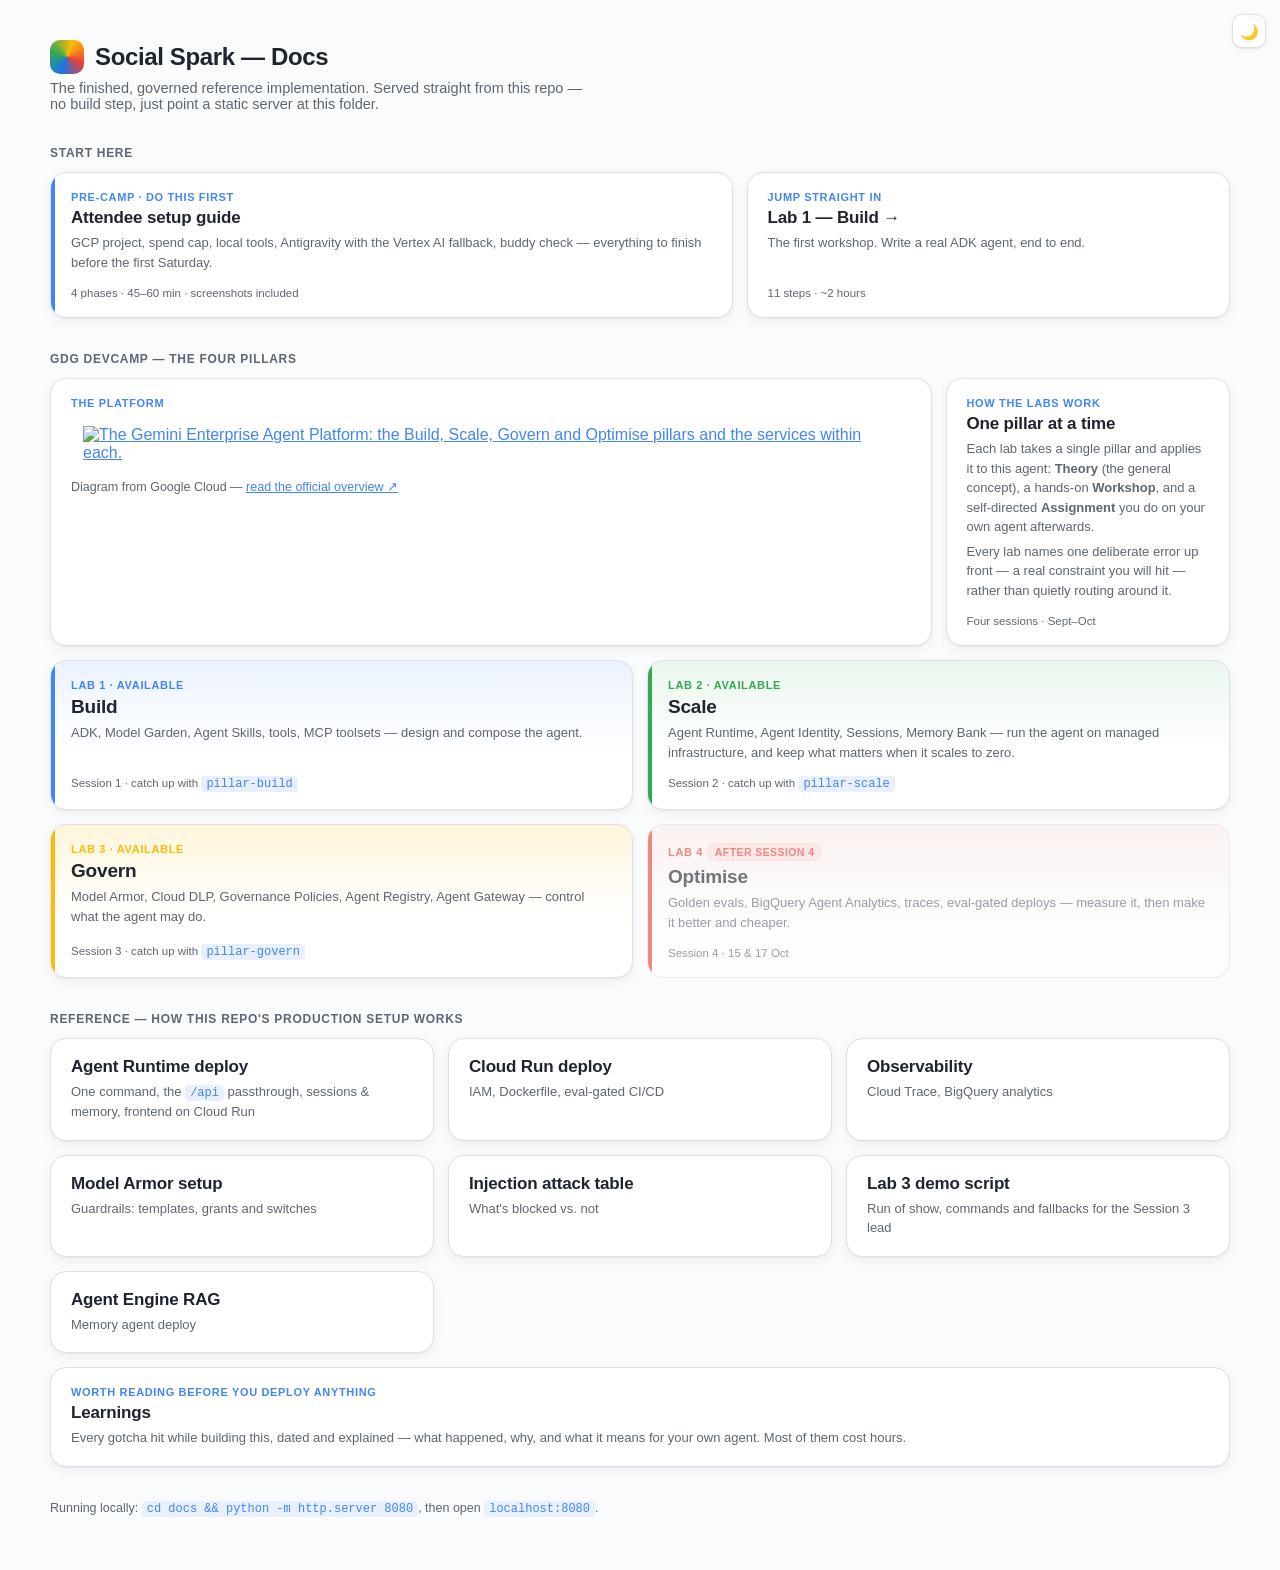
==== docs/index.html @ e8a1f5d3 "Govern: PII boundary, gateway route, inline Model Armor that works deployed, Lab 3 rewrite Guardrail" ====
<!DOCTYPE html>
<html lang="en">
<head>
<meta charset="utf-8">
<meta name="viewport" content="width=device-width, initial-scale=1">
<title>Social Spark — Docs</title>
<style>
  :root {
    --bg: #fafbfc; --panel: #fff; --border: #dde1e6; --text: #1f2430;
    --muted: #5f6672; --accent: #4285F4; --accent-soft: #e8f0fe;
    --shadow: 0 1px 2px rgba(16,24,40,.04), 0 4px 12px rgba(16,24,40,.05);
    --shadow-lift: 0 2px 4px rgba(16,24,40,.06), 0 12px 28px rgba(16,24,40,.10);

    /* One hue per pillar, so a lab is recognisable before you read its name.
       Google's own four-colour palette, in pillar order. */
    --build: #4285F4;    --build-soft: rgba(66,133,244,.10);
    --scale: #34A853;    --scale-soft: rgba(52,168,83,.10);
    --govern: #FBBC05;   --govern-soft: rgba(251,188,5,.14);
    --optimise: #EA4335; --optimise-soft: rgba(234,67,53,.10);
  }
  /* Dark by default when the OS says so, unless the reader has forced light;
     and available explicitly via [data-theme], which the toggle sets. The
     values live in one place so the two rules can never drift apart. */
  @media (prefers-color-scheme: dark) {
    :root:not([data-theme="light"]) {
      --bg:#14171c; --panel:#1a1e24; --border:#2a2f37; --text:#e7e9ec;
      --muted:#a7adb6; --accent:#8ab4f8; --accent-soft:rgba(138,180,248,.14);
      --shadow: 0 1px 2px rgba(0,0,0,.30), 0 4px 14px rgba(0,0,0,.28);
      --shadow-lift: 0 2px 6px rgba(0,0,0,.38), 0 14px 32px rgba(0,0,0,.40);
      --build:#8ab4f8;    --build-soft: rgba(138,180,248,.14);
      --scale:#81c995;    --scale-soft: rgba(129,201,149,.14);
      --govern:#fdd663;   --govern-soft: rgba(253,214,99,.14);
      --optimise:#f28b82; --optimise-soft: rgba(242,139,130,.14);
    }
  }
  :root[data-theme="dark"] {
      --bg:#14171c; --panel:#1a1e24; --border:#2a2f37; --text:#e7e9ec;
      --muted:#a7adb6; --accent:#8ab4f8; --accent-soft:rgba(138,180,248,.14);
      --shadow: 0 1px 2px rgba(0,0,0,.30), 0 4px 14px rgba(0,0,0,.28);
      --shadow-lift: 0 2px 6px rgba(0,0,0,.38), 0 14px 32px rgba(0,0,0,.40);
      --build:#8ab4f8;    --build-soft: rgba(138,180,248,.14);
      --scale:#81c995;    --scale-soft: rgba(129,201,149,.14);
      --govern:#fdd663;   --govern-soft: rgba(253,214,99,.14);
      --optimise:#f28b82; --optimise-soft: rgba(242,139,130,.14);
  }
  * { box-sizing: border-box; }
  body {
    margin: 0; min-height: 100vh; background: var(--bg); color: var(--text);
    font-family: -apple-system, "Segoe UI", Roboto, Helvetica, Arial, sans-serif;
    padding: 40px 28px 56px;
  }
  main { width: 100%; max-width: 1180px; margin: 0 auto; }

  .brand { display: flex; align-items: center; gap: 11px; margin-bottom: 6px; }
  .mark { width: 34px; height: 34px; border-radius: 10px; background: conic-gradient(from 200deg,#1a73e8,#34a853,#fbbc04,#ea4335,#1a73e8); }
  h1 { font-size: 24px; margin: 0; letter-spacing: -0.015em; }
  p.sub { color: var(--muted); margin: 0 0 26px; font-size: 14.5px; max-width: 68ch; }
  h2.section { font-size: 12px; text-transform: uppercase; letter-spacing: .06em; color: var(--muted); margin: 34px 0 12px; font-weight: 700; }

  /* ---------- bento ---------- */
  /* A 12-column bed. Tiles claim different spans, so the eye lands on the
     important things first instead of reading a list top to bottom. */
  .bento { display: grid; grid-template-columns: repeat(12, 1fr); gap: 14px; }
  .tile {
    grid-column: span 3;
    display: flex; flex-direction: column; gap: 5px;
    padding: 18px 20px; border: 1px solid var(--border); border-radius: 16px;
    background: var(--panel); text-decoration: none; color: var(--text);
    box-shadow: var(--shadow);
    transition: transform .16s ease, box-shadow .16s ease, border-color .16s ease;
    position: relative; overflow: hidden;
  }
  a.tile:hover { transform: translateY(-2px); box-shadow: var(--shadow-lift); border-color: var(--tint, var(--accent)); }
  a.tile:focus-visible { outline: 2px solid var(--tint, var(--accent)); outline-offset: 2px; }
  .tile .kicker { font-size: 11px; font-weight: 700; letter-spacing: .06em; text-transform: uppercase; color: var(--tint, var(--accent)); }
  .tile .title { font-size: 17px; font-weight: 650; letter-spacing: -0.01em; }
  .tile .desc { font-size: 13px; color: var(--muted); line-height: 1.5; }
  .tile .meta { font-size: 11.5px; color: var(--muted); margin-top: auto; padding-top: 10px; }

  .span-4 { grid-column: span 4; }
  .span-5 { grid-column: span 5; }
  .span-6 { grid-column: span 6; }
  .span-7 { grid-column: span 7; }
  .span-8 { grid-column: span 8; }
  .span-9 { grid-column: span 9; }
  .span-12 { grid-column: span 12; }

  /* A pillar tile wears its colour: tinted wash, and a bar down the edge. */
  .pillar { background: linear-gradient(180deg, var(--tint-soft) 0%, transparent 62%), var(--panel); }
  .pillar::before { content: ""; position: absolute; inset: 0 auto 0 0; width: 4px; background: var(--tint); }
  .pillar .title { font-size: 19px; }
  .p-build    { --tint: var(--build);    --tint-soft: var(--build-soft); }
  .p-scale    { --tint: var(--scale);    --tint-soft: var(--scale-soft); }
  .p-govern   { --tint: var(--govern);   --tint-soft: var(--govern-soft); }
  .p-optimise { --tint: var(--optimise); --tint-soft: var(--optimise-soft); }

  .locked { opacity: .62; cursor: default; box-shadow: none; }
  .locked:hover { transform: none; box-shadow: none; border-color: var(--border); }
  .badge {
    display: inline-block; font-size: 10.5px; font-weight: 700; letter-spacing: .04em;
    text-transform: uppercase; padding: 2px 7px; border-radius: 999px;
    background: var(--tint-soft); color: var(--tint); border: 1px solid var(--tint-soft);
  }

  /* The platform diagram, as its own wide tile. */
  .diagram-tile { padding: 18px 20px 16px; }
  .diagram-tile img {
    width: 100%; height: auto; object-fit: contain;
    display: block; border-radius: 10px; padding: 12px;
  }
  .diagram-tile a.zoom { display: block; }
  /* Google publishes light and dark artwork. Mirror the palette's three states
     exactly, so the diagram can never end up light-on-light or dark-on-dark. */
  .diagram-tile .art-dark { display: none; }
  @media (prefers-color-scheme: dark) {
    :root:not([data-theme="light"]) .diagram-tile .art-light { display: none; }
    :root:not([data-theme="light"]) .diagram-tile .art-dark { display: block; }
  }
  :root[data-theme="dark"] .diagram-tile .art-light { display: none; }
  :root[data-theme="dark"] .diagram-tile .art-dark { display: block; }
  .diagram-tile .cap { font-size: 12.5px; color: var(--muted); }
  .diagram-tile a { color: var(--accent); }

  .start-here { --tint: var(--accent); --tint-soft: var(--accent-soft); }
  .start-here::before { content: ""; position: absolute; inset: 0 auto 0 0; width: 4px; background: var(--accent); }

  footer { margin-top: 34px; font-size: 12.5px; color: var(--muted); }
  code { background: var(--accent-soft); color: var(--accent); padding: 1px 5px; border-radius: 4px; font-size: 12px; }

  @media (max-width: 1000px) {
    .tile, .span-4, .span-5, .span-6, .span-7, .span-8 { grid-column: span 6; }
    .span-12, .diagram-tile { grid-column: span 12; }
  }
  @media (max-width: 620px) {
    body { padding: 28px 16px 40px; }
    .tile, .span-4, .span-5, .span-6, .span-7, .span-8, .span-12 { grid-column: span 12; }
  }

  /* ---------- theme toggle ---------- */
  .theme-toggle {
    position: fixed; top: 14px; right: 14px; z-index: 999;
    width: 34px; height: 34px; padding: 0; border-radius: 10px;
    display: grid; place-items: center; cursor: pointer;
    background: var(--panel, var(--bg-panel, #fff));
    border: 1px solid var(--border); color: var(--muted, var(--text-muted, #666));
    font-size: 15px; line-height: 1;
    box-shadow: 0 1px 3px rgba(0,0,0,.10);
  }
  .theme-toggle:hover { color: var(--accent); border-color: var(--accent); }
  .theme-toggle:focus-visible { outline: 2px solid var(--accent); outline-offset: 2px; }
  @media print { .theme-toggle { display: none; } }
  /* yellow is too light to read as text on its own tint */
  .p-govern .badge { color: var(--text); }
</style>
<script>
  // Runs before the stylesheet paints: reading localStorage here avoids the
  // flash of the OS theme before the reader's own choice is applied.
  try {
    var t = localStorage.getItem("social-spark-theme");
    if (t === "light" || t === "dark") document.documentElement.dataset.theme = t;
  } catch (e) { /* private mode — fall back to the OS preference */ }
</script>
</head>
<body>
<button class="theme-toggle" id="themeToggle" type="button" aria-label="Switch between light and dark" title="Switch theme">🌗</button>

<main>
  <div class="brand"><div class="mark"></div><h1>Social Spark — Docs</h1></div>
  <p class="sub">The finished, governed reference implementation. Served straight from this repo — no build step, just point a static server at this folder.</p>

  <h2 class="section">Start here</h2>
  <div class="bento">
    <a class="tile span-7 start-here" href="setup-guide.html">
      <div class="kicker">Pre-camp · do this first</div>
      <div class="title">Attendee setup guide</div>
      <div class="desc">GCP project, spend cap, local tools, Antigravity with the Vertex AI fallback, buddy check — everything to finish before the first Saturday.</div>
      <div class="meta">4 phases · 45–60 min · screenshots included</div>
    </a>
    <a class="tile span-5" href="lab-1-build.html">
      <div class="kicker">Jump straight in</div>
      <div class="title">Lab 1 — Build →</div>
      <div class="desc">The first workshop. Write a real ADK agent, end to end.</div>
      <div class="meta">11 steps · ~2 hours</div>
    </a>
  </div>

  <h2 class="section">GDG DevCamp — the four pillars</h2>
  <div class="bento">
    <div class="tile span-9 diagram-tile">
      <div class="kicker">The platform</div>
      <a class="zoom" href="https://docs.cloud.google.com/gemini-enterprise-agent-platform/overview" target="_blank" rel="noopener"
         title="Open the official overview on Google Cloud">
        <img class="art-light"
             src="https://storage.googleapis.com/gweb-cloudblog-publish/images/1_0_gemini_enterprise_agent_platform.max-2200x2200.jpg"
             alt="The Gemini Enterprise Agent Platform: the Build, Scale, Govern and Optimise pillars and the services within each.">
        <img class="art-dark"
             src="https://storage.googleapis.com/gweb-cloudblog-publish/images/1_gemini_enterprise_agent_platform_7Yj4NjK.max-2200x2200.jpg"
             alt="">
      </a>
      <div class="cap">Diagram from Google Cloud — <a href="https://docs.cloud.google.com/gemini-enterprise-agent-platform/overview" target="_blank" rel="noopener">read the official overview ↗</a></div>
    </div>
    <div class="tile span-3">
      <div class="kicker">How the labs work</div>
      <div class="title">One pillar at a time</div>
      <div class="desc">Each lab takes a single pillar and applies it to this agent: <strong>Theory</strong> (the general concept), a hands-on <strong>Workshop</strong>, and a self-directed <strong>Assignment</strong> you do on your own agent afterwards.</div>
      <div class="desc">Every lab names one deliberate error up front — a real constraint you will hit — rather than quietly routing around it.</div>
      <div class="meta">Four sessions · Sept–Oct</div>
    </div>

    <a class="tile span-6 pillar p-build" href="lab-1-build.html">
      <div class="kicker">Lab 1 · available</div>
      <div class="title">Build</div>
      <div class="desc">ADK, Model Garden, Agent Skills, tools, MCP toolsets — design and compose the agent.</div>
      <div class="meta">Session 1 · catch up with <code>pillar-build</code></div>
    </a>
    <a class="tile span-6 pillar p-scale" href="lab-2-scale.html">
      <div class="kicker">Lab 2 · available</div>
      <div class="title">Scale</div>
      <div class="desc">Agent Runtime, Agent Identity, Sessions, Memory Bank — run the agent on managed infrastructure, and keep what matters when it scales to zero.</div>
      <div class="meta">Session 2 · catch up with <code>pillar-scale</code></div>
    </a>
    <a class="tile span-6 pillar p-govern" href="lab-3-govern.html">
      <div class="kicker">Lab 3 · available</div>
      <div class="title">Govern</div>
      <div class="desc">Model Armor, Cloud DLP, Governance Policies, Agent Registry, Agent Gateway — control what the agent may do.</div>
      <div class="meta">Session 3 · catch up with <code>pillar-govern</code></div>
    </a>
    <div class="tile span-6 pillar p-optimise locked">
      <div class="kicker">Lab 4 <span class="badge">after Session 4</span></div>
      <div class="title">Optimise</div>
      <div class="desc">Golden evals, BigQuery Agent Analytics, traces, eval-gated deploys — measure it, then make it better and cheaper.</div>
      <div class="meta">Session 4 · 15 &amp; 17 Oct</div>
    </div>
  </div>

  <h2 class="section">Reference — how this repo's production setup works</h2>
  <div class="bento">
    <a class="tile span-4" href="doc-viewer.html?src=agent-runtime-deploy.md">
      <div class="title">Agent Runtime deploy</div>
      <div class="desc">One command, the <code>/api</code> passthrough, sessions &amp; memory, frontend on Cloud Run</div>
    </a>
    <a class="tile span-4" href="doc-viewer.html?src=cloud-run-deploy.md">
      <div class="title">Cloud Run deploy</div>
      <div class="desc">IAM, Dockerfile, eval-gated CI/CD</div>
    </a>
    <a class="tile span-4" href="doc-viewer.html?src=observability.md">
      <div class="title">Observability</div>
      <div class="desc">Cloud Trace, BigQuery analytics</div>
    </a>
    <a class="tile span-4" href="doc-viewer.html?src=model-armor-setup.md">
      <div class="title">Model Armor setup</div>
      <div class="desc">Guardrails: templates, grants and switches</div>
    </a>
    <a class="tile span-4" href="doc-viewer.html?src=injection-attack-table.md">
      <div class="title">Injection attack table</div>
      <div class="desc">What's blocked vs. not</div>
    </a>
    <a class="tile span-4" href="doc-viewer.html?src=lab-3-demo-script.md">
      <div class="title">Lab 3 demo script</div>
      <div class="desc">Run of show, commands and fallbacks for the Session 3 lead</div>
    </a>
    <a class="tile span-4" href="doc-viewer.html?src=agent-engine-rag-setup.md">
      <div class="title">Agent Engine RAG</div>
      <div class="desc">Memory agent deploy</div>
    </a>
    <a class="tile span-12" href="doc-viewer.html?src=LEARNINGS.md">
      <div class="kicker">Worth reading before you deploy anything</div>
      <div class="title">Learnings</div>
      <div class="desc">Every gotcha hit while building this, dated and explained — what happened, why, and what it means for your own agent. Most of them cost hours.</div>
    </a>
  </div>

  <footer>Running locally: <code>cd docs &amp;&amp; python -m http.server 8080</code>, then open <code>localhost:8080</code>.</footer>
</main>
<script>
  // Three states, not two: no stored value means "follow the OS", which is the
  // default until the reader expresses a preference. The toggle then pins the
  // opposite of whatever is currently showing.
  (function () {
    var KEY = "social-spark-theme";
    var root = document.documentElement;
    var btn = document.getElementById("themeToggle");
    function showing() {
      return root.dataset.theme
        || (matchMedia("(prefers-color-scheme: dark)").matches ? "dark" : "light");
    }
    function paint() {
      var s = showing();
      btn.textContent = s === "dark" ? "☀️" : "🌙";
      btn.title = s === "dark" ? "Switch to light" : "Switch to dark";
    }
    btn.addEventListener("click", function () {
      var next = showing() === "dark" ? "light" : "dark";
      root.dataset.theme = next;
      try { localStorage.setItem(KEY, next); } catch (e) { /* not fatal */ }
      paint();
    });
    // Track the OS while the reader is still following it.
    matchMedia("(prefers-color-scheme: dark)").addEventListener("change", function () {
      if (!root.dataset.theme) paint();
    });
    paint();
  })();
</script>
</body>
</html>
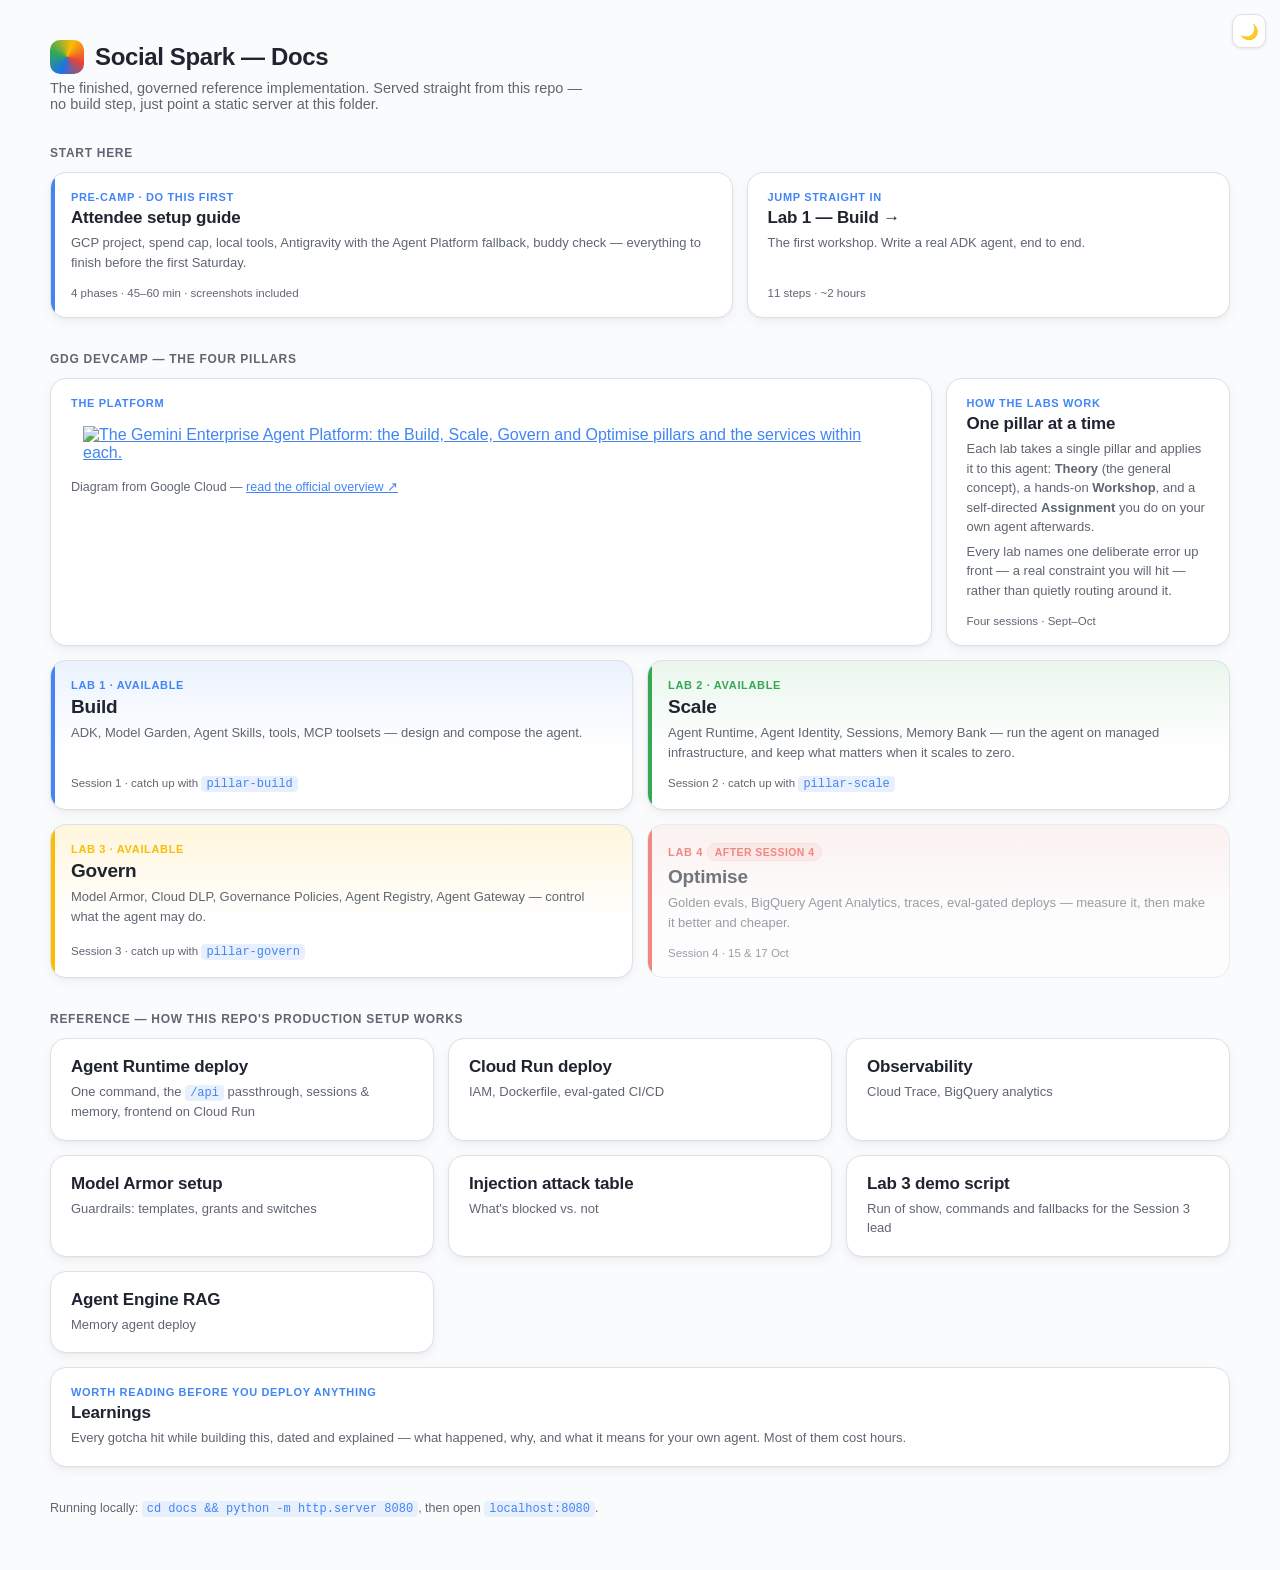
==== commit 2db87fd8: "Docs polish (wider main column, copy icons, Agent Platform wording, agents-cli deploy, attendee READ" ====
--- a/docs/index.html
+++ b/docs/index.html
@@ -173,7 +173,7 @@
     <a class="tile span-7 start-here" href="setup-guide.html">
       <div class="kicker">Pre-camp · do this first</div>
       <div class="title">Attendee setup guide</div>
-      <div class="desc">GCP project, spend cap, local tools, Antigravity with the Vertex AI fallback, buddy check — everything to finish before the first Saturday.</div>
+      <div class="desc">GCP project, spend cap, local tools, Antigravity with the Agent Platform fallback, buddy check — everything to finish before the first Saturday.</div>
       <div class="meta">4 phases · 45–60 min · screenshots included</div>
     </a>
     <a class="tile span-5" href="lab-1-build.html">
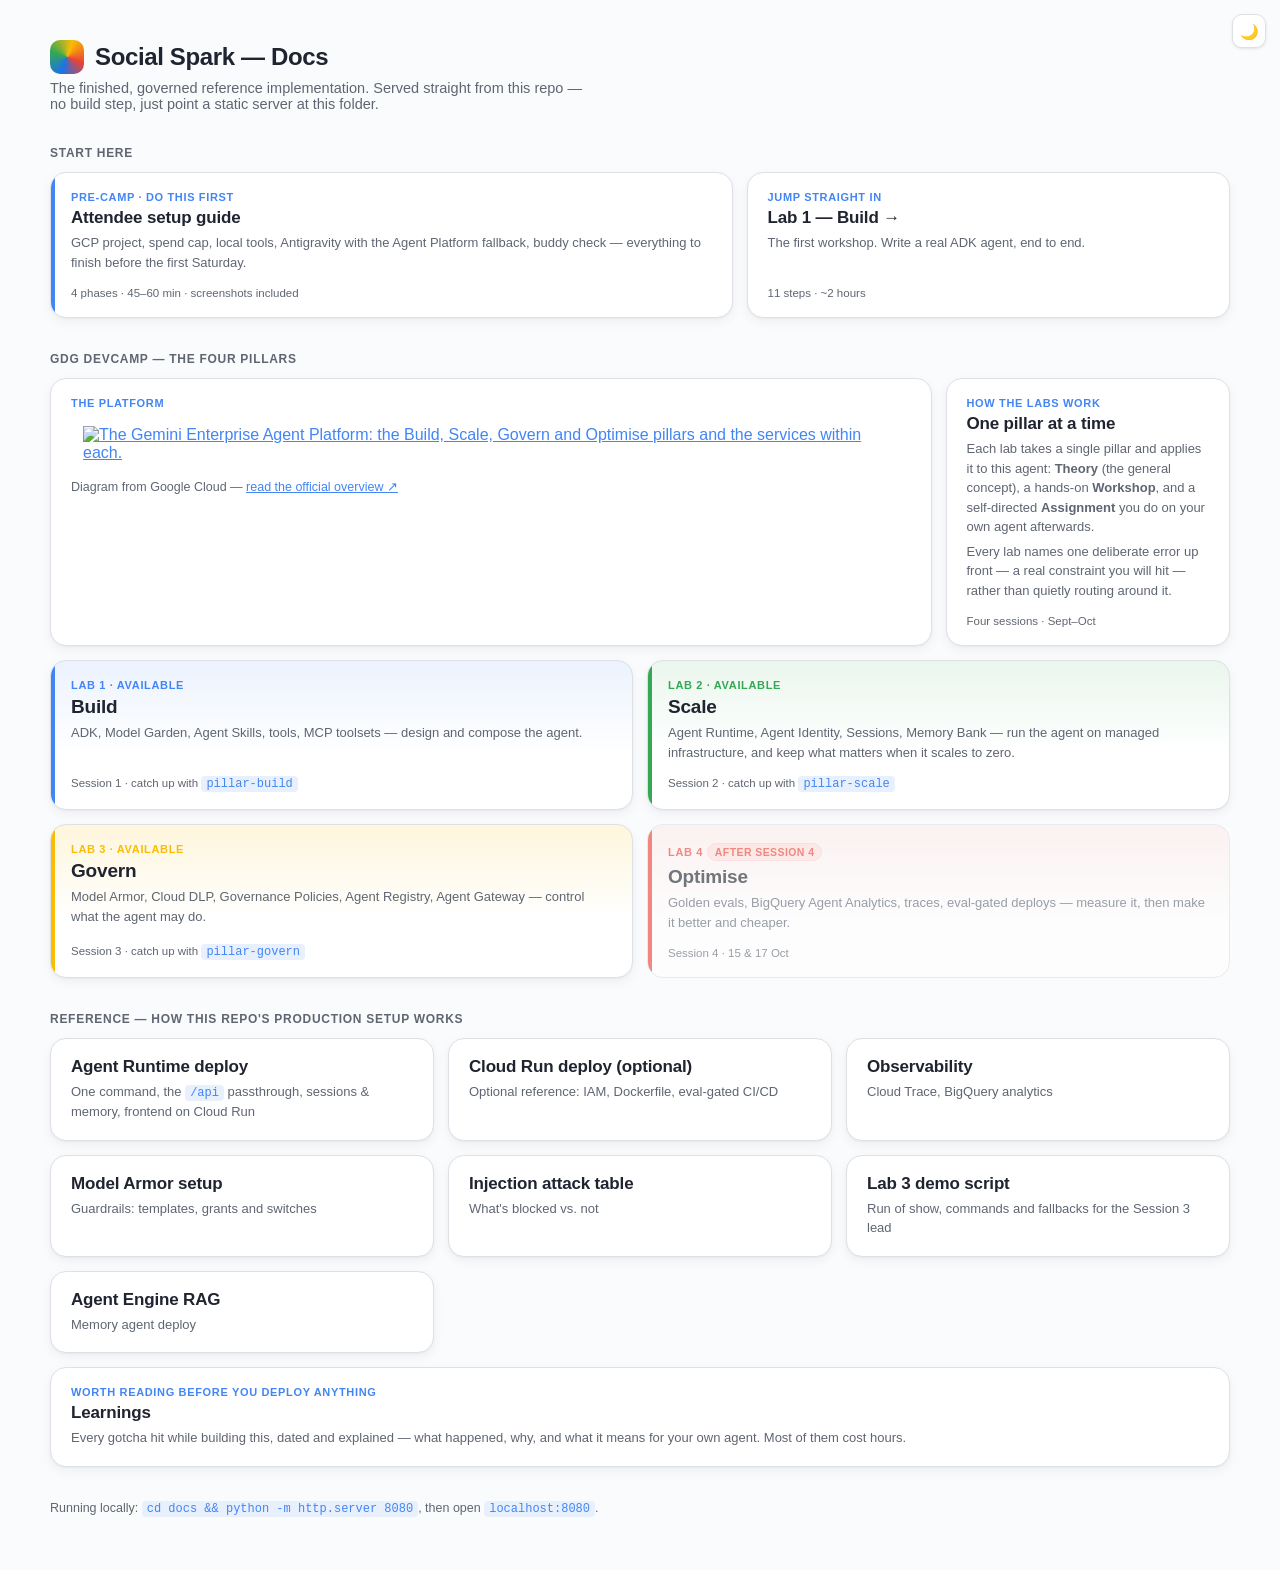
==== commit b85cc6e9: "Mark cloud-run-deploy.md / cloudbuild.yaml as optional reference, not part of the labs Co-Authored-B" ====
--- a/docs/index.html
+++ b/docs/index.html
@@ -240,8 +240,8 @@
       <div class="desc">One command, the <code>/api</code> passthrough, sessions &amp; memory, frontend on Cloud Run</div>
     </a>
     <a class="tile span-4" href="doc-viewer.html?src=cloud-run-deploy.md">
-      <div class="title">Cloud Run deploy</div>
-      <div class="desc">IAM, Dockerfile, eval-gated CI/CD</div>
+      <div class="title">Cloud Run deploy (optional)</div>
+      <div class="desc">Optional reference: IAM, Dockerfile, eval-gated CI/CD</div>
     </a>
     <a class="tile span-4" href="doc-viewer.html?src=observability.md">
       <div class="title">Observability</div>
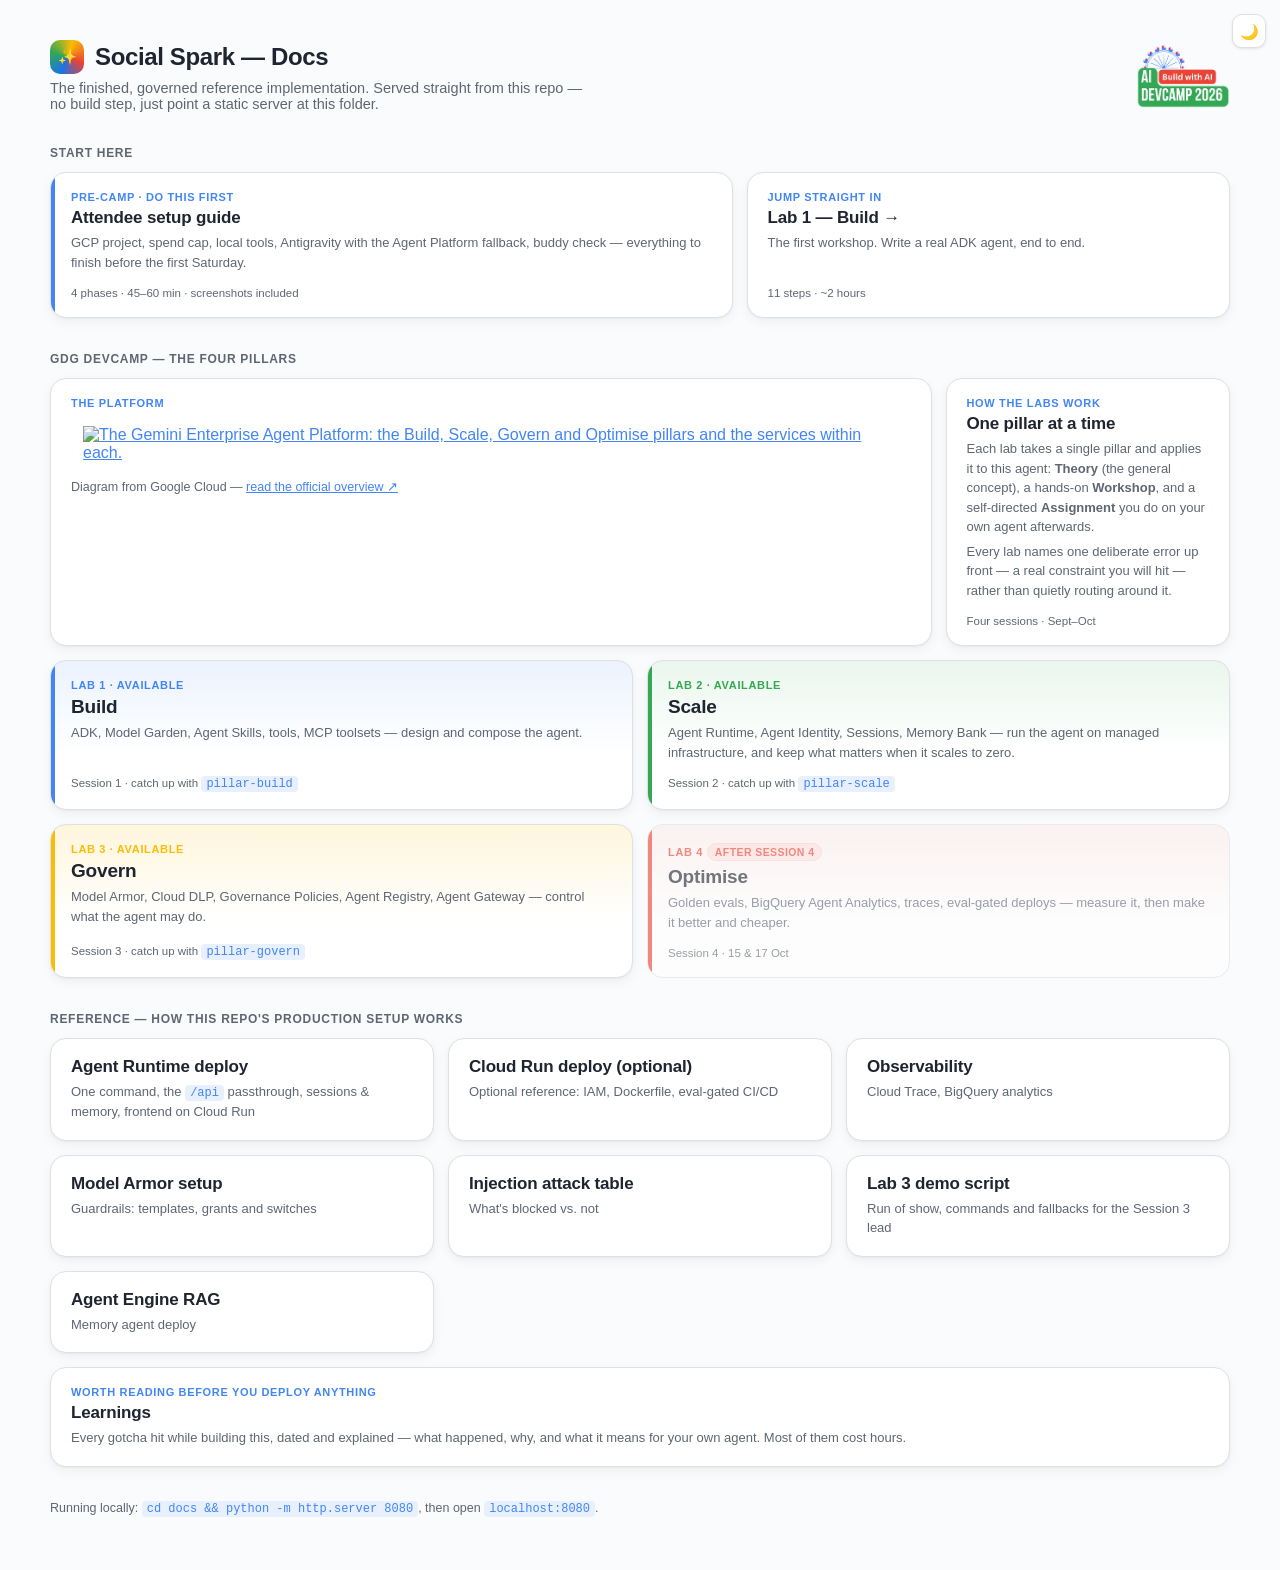
==== commit 5047f670: "Rename Gemini CLI to AGY CLI, bump Python 3.12->3.14, rewrite gcloud install, add GDG London logo - " ====
--- a/docs/index.html
+++ b/docs/index.html
@@ -51,10 +51,17 @@
   }
   main { width: 100%; max-width: 1180px; margin: 0 auto; }
 
-  .brand { display: flex; align-items: center; gap: 11px; margin-bottom: 6px; }
-  .mark { width: 34px; height: 34px; border-radius: 10px; background: conic-gradient(from 200deg,#1a73e8,#34a853,#fbbc04,#ea4335,#1a73e8); }
+  .top-row { display: flex; align-items: center; justify-content: space-between; gap: 20px; margin-bottom: 26px; }
+  .top-text { display: flex; flex-direction: column; gap: 6px; min-width: 0; }
+  .brand { display: flex; align-items: center; gap: 11px; }
+  .mark {
+    width: 34px; height: 34px; border-radius: 10px; flex: none;
+    background: conic-gradient(from 200deg,#1a73e8,#34a853,#fbbc04,#ea4335,#1a73e8);
+    display: flex; align-items: center; justify-content: center;
+    font-size: 15px;
+  }
   h1 { font-size: 24px; margin: 0; letter-spacing: -0.015em; }
-  p.sub { color: var(--muted); margin: 0 0 26px; font-size: 14.5px; max-width: 68ch; }
+  p.sub { color: var(--muted); margin: 0; font-size: 14.5px; max-width: 68ch; }
   h2.section { font-size: 12px; text-transform: uppercase; letter-spacing: .06em; color: var(--muted); margin: 34px 0 12px; font-weight: 700; }
 
   /* ---------- bento ---------- */
@@ -149,6 +156,11 @@
   .theme-toggle:hover { color: var(--accent); border-color: var(--accent); }
   .theme-toggle:focus-visible { outline: 2px solid var(--accent); outline-offset: 2px; }
   @media print { .theme-toggle { display: none; } }
+
+  /* ---------- GDG London logo ---------- */
+  .gdg-logo { height: 64px; width: auto; border-radius: 8px; flex: none; }
+  @media (max-width: 620px) { .gdg-logo { height: 44px; } }
+  @media print { .gdg-logo { display: none; } }
   /* yellow is too light to read as text on its own tint */
   .p-govern .badge { color: var(--text); }
 </style>
@@ -165,8 +177,13 @@
 <button class="theme-toggle" id="themeToggle" type="button" aria-label="Switch between light and dark" title="Switch theme">🌗</button>
 
 <main>
-  <div class="brand"><div class="mark"></div><h1>Social Spark — Docs</h1></div>
-  <p class="sub">The finished, governed reference implementation. Served straight from this repo — no build step, just point a static server at this folder.</p>
+  <div class="top-row">
+    <div class="top-text">
+      <div class="brand"><div class="mark"> ✨</div><h1>Social Spark — Docs</h1></div>
+      <p class="sub">The finished, governed reference implementation. Served straight from this repo — no build step, just point a static server at this folder.</p>
+    </div>
+    <img class="gdg-logo" src="img/gdg_london.png" alt="GDG London">
+  </div>
 
   <h2 class="section">Start here</h2>
   <div class="bento">
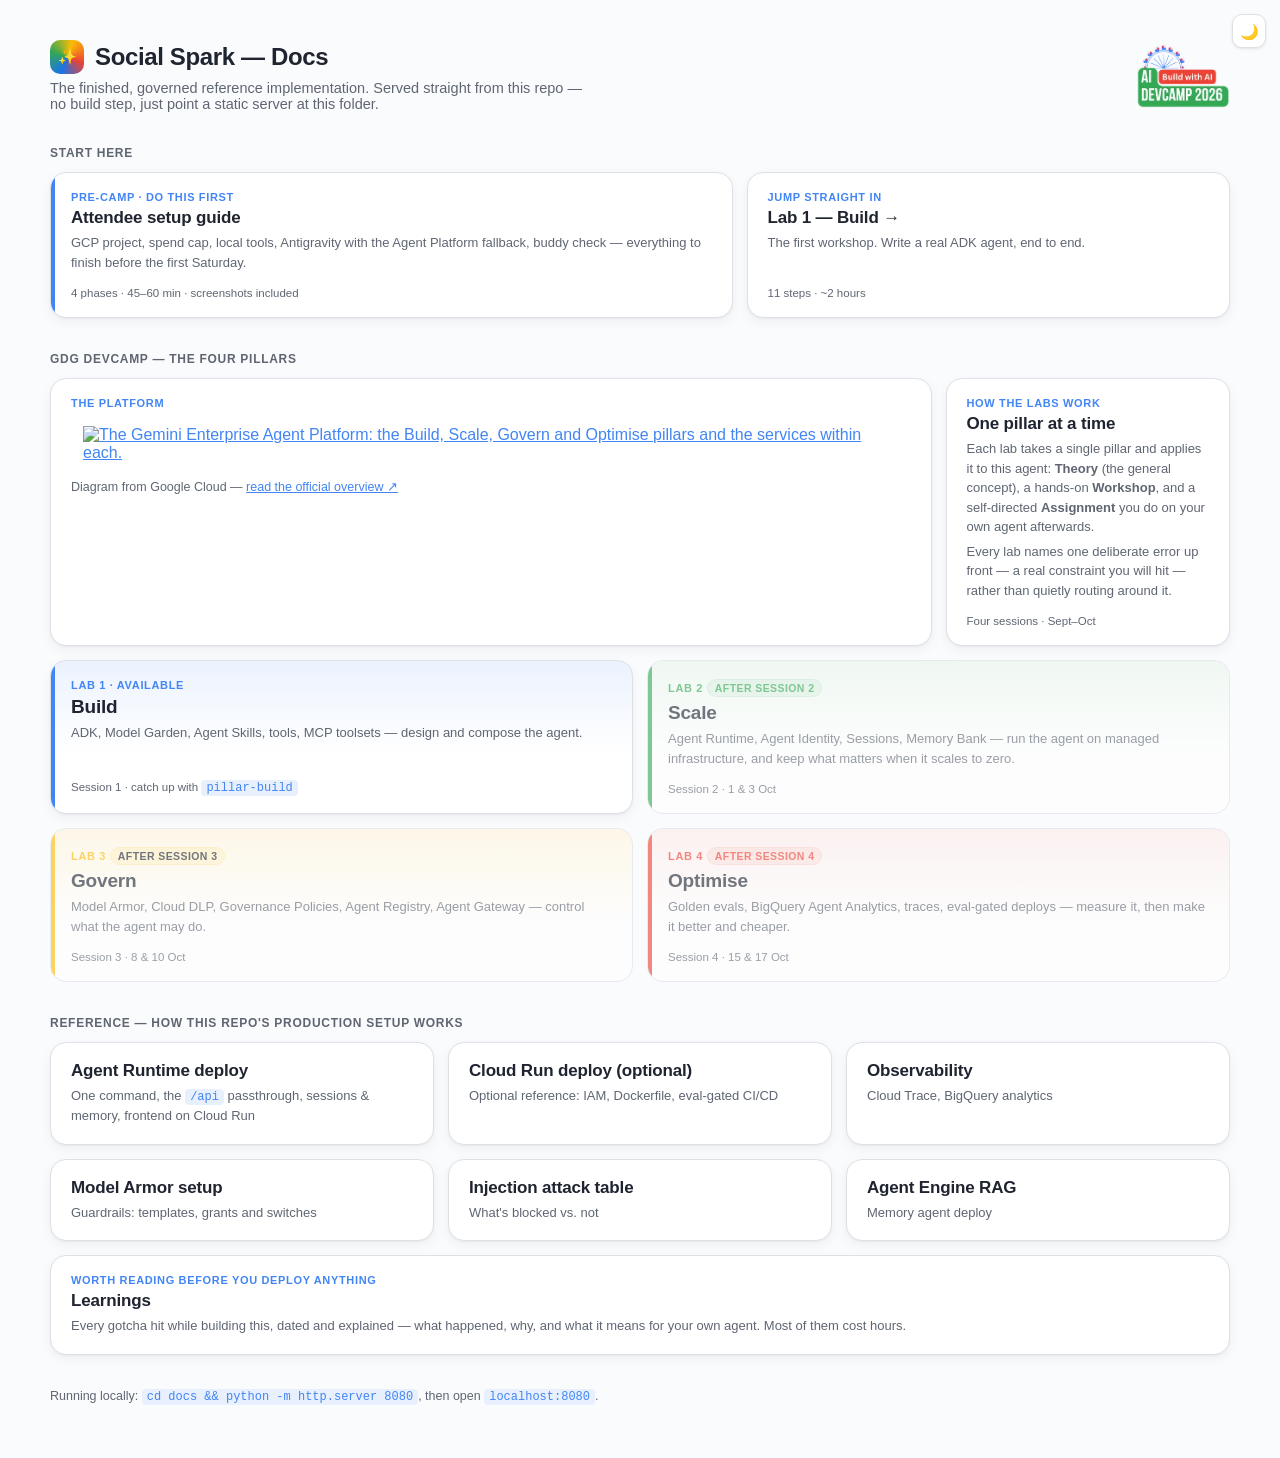
==== commit 0f55a1d0: "AGY CLI rename, Python 3.14, gcloud install rewrite, GDG London logo" ====
--- a/docs/index.html
+++ b/docs/index.html
@@ -230,18 +230,18 @@
       <div class="desc">ADK, Model Garden, Agent Skills, tools, MCP toolsets — design and compose the agent.</div>
       <div class="meta">Session 1 · catch up with <code>pillar-build</code></div>
     </a>
-    <a class="tile span-6 pillar p-scale" href="lab-2-scale.html">
-      <div class="kicker">Lab 2 · available</div>
+    <div class="tile span-6 pillar p-scale locked">
+      <div class="kicker">Lab 2 <span class="badge">after Session 2</span></div>
       <div class="title">Scale</div>
       <div class="desc">Agent Runtime, Agent Identity, Sessions, Memory Bank — run the agent on managed infrastructure, and keep what matters when it scales to zero.</div>
-      <div class="meta">Session 2 · catch up with <code>pillar-scale</code></div>
-    </a>
-    <a class="tile span-6 pillar p-govern" href="lab-3-govern.html">
-      <div class="kicker">Lab 3 · available</div>
+      <div class="meta">Session 2 · 1 &amp; 3 Oct</div>
+    </div>
+    <div class="tile span-6 pillar p-govern locked">
+      <div class="kicker">Lab 3 <span class="badge">after Session 3</span></div>
       <div class="title">Govern</div>
       <div class="desc">Model Armor, Cloud DLP, Governance Policies, Agent Registry, Agent Gateway — control what the agent may do.</div>
-      <div class="meta">Session 3 · catch up with <code>pillar-govern</code></div>
-    </a>
+      <div class="meta">Session 3 · 8 &amp; 10 Oct</div>
+    </div>
     <div class="tile span-6 pillar p-optimise locked">
       <div class="kicker">Lab 4 <span class="badge">after Session 4</span></div>
       <div class="title">Optimise</div>
@@ -271,10 +271,6 @@
     <a class="tile span-4" href="doc-viewer.html?src=injection-attack-table.md">
       <div class="title">Injection attack table</div>
       <div class="desc">What's blocked vs. not</div>
-    </a>
-    <a class="tile span-4" href="doc-viewer.html?src=lab-3-demo-script.md">
-      <div class="title">Lab 3 demo script</div>
-      <div class="desc">Run of show, commands and fallbacks for the Session 3 lead</div>
     </a>
     <a class="tile span-4" href="doc-viewer.html?src=agent-engine-rag-setup.md">
       <div class="title">Agent Engine RAG</div>
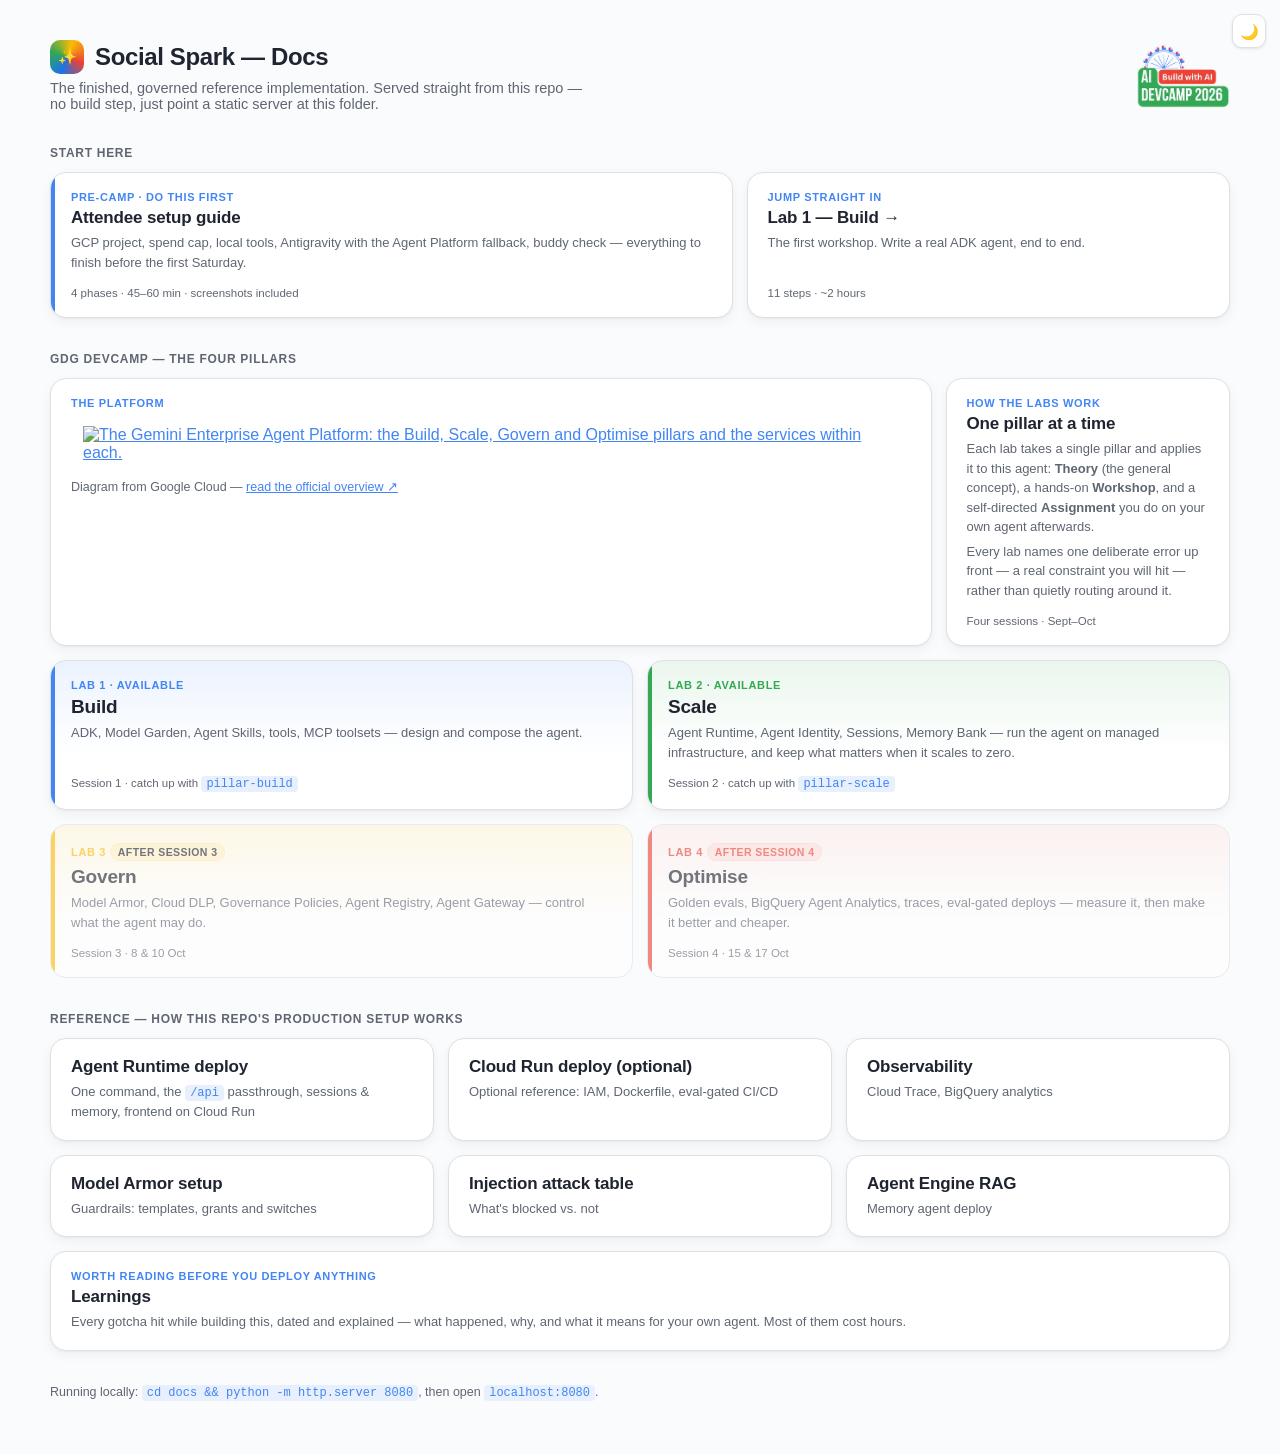
==== commit aaba2b4a: "Social Spark: Lab 2 (Scale) reference Co-Authored-By: Claude Opus 5.5 <noreply@anthropic.com>" ====
--- a/docs/index.html
+++ b/docs/index.html
@@ -230,12 +230,12 @@
       <div class="desc">ADK, Model Garden, Agent Skills, tools, MCP toolsets — design and compose the agent.</div>
       <div class="meta">Session 1 · catch up with <code>pillar-build</code></div>
     </a>
-    <div class="tile span-6 pillar p-scale locked">
-      <div class="kicker">Lab 2 <span class="badge">after Session 2</span></div>
+    <a class="tile span-6 pillar p-scale" href="lab-2-scale.html">
+      <div class="kicker">Lab 2 · available</div>
       <div class="title">Scale</div>
       <div class="desc">Agent Runtime, Agent Identity, Sessions, Memory Bank — run the agent on managed infrastructure, and keep what matters when it scales to zero.</div>
-      <div class="meta">Session 2 · 1 &amp; 3 Oct</div>
-    </div>
+      <div class="meta">Session 2 · catch up with <code>pillar-scale</code></div>
+    </a>
     <div class="tile span-6 pillar p-govern locked">
       <div class="kicker">Lab 3 <span class="badge">after Session 3</span></div>
       <div class="title">Govern</div>
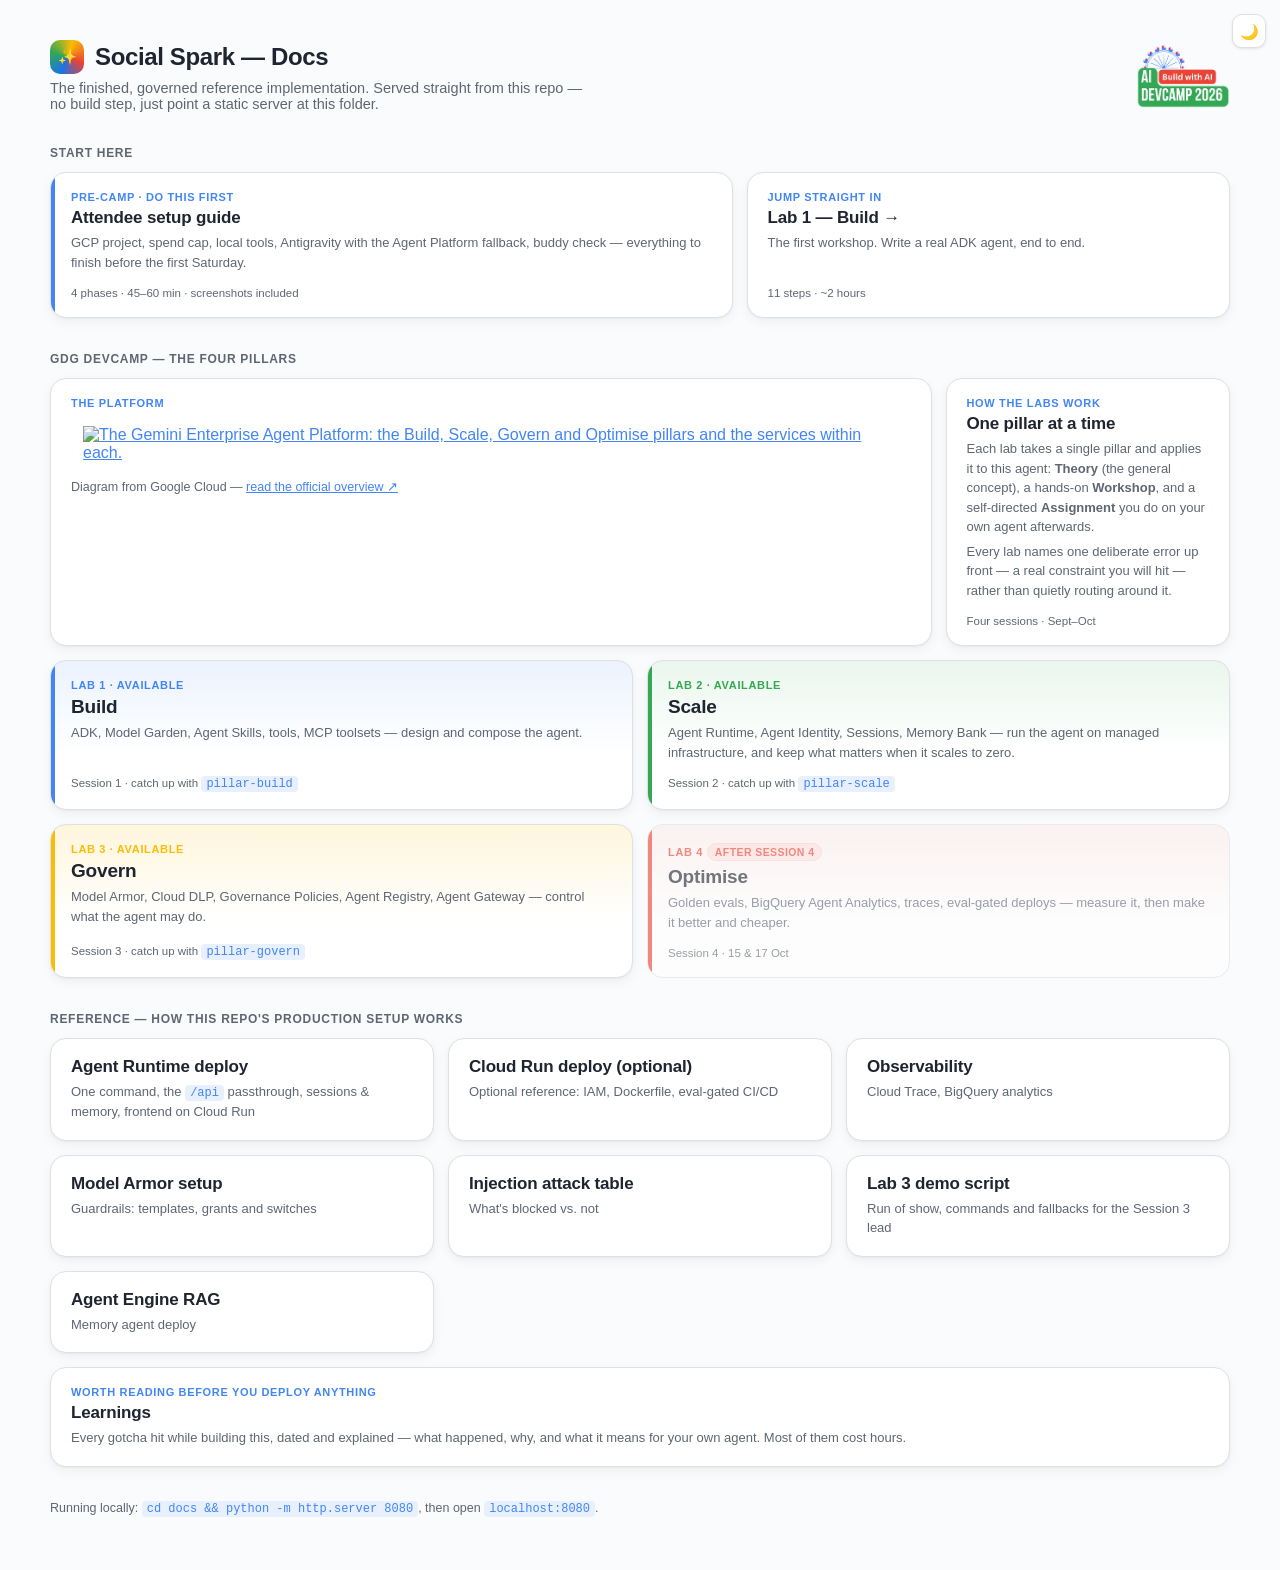
==== commit 752c89c8: "Social Spark: Lab 3 (Govern) reference The finished Lab 3 checkpoint, published after the session: t" ====
--- a/docs/index.html
+++ b/docs/index.html
@@ -236,12 +236,12 @@
       <div class="desc">Agent Runtime, Agent Identity, Sessions, Memory Bank — run the agent on managed infrastructure, and keep what matters when it scales to zero.</div>
       <div class="meta">Session 2 · catch up with <code>pillar-scale</code></div>
     </a>
-    <div class="tile span-6 pillar p-govern locked">
-      <div class="kicker">Lab 3 <span class="badge">after Session 3</span></div>
+    <a class="tile span-6 pillar p-govern" href="lab-3-govern.html">
+      <div class="kicker">Lab 3 · available</div>
       <div class="title">Govern</div>
       <div class="desc">Model Armor, Cloud DLP, Governance Policies, Agent Registry, Agent Gateway — control what the agent may do.</div>
-      <div class="meta">Session 3 · 8 &amp; 10 Oct</div>
-    </div>
+      <div class="meta">Session 3 · catch up with <code>pillar-govern</code></div>
+    </a>
     <div class="tile span-6 pillar p-optimise locked">
       <div class="kicker">Lab 4 <span class="badge">after Session 4</span></div>
       <div class="title">Optimise</div>
@@ -271,6 +271,10 @@
     <a class="tile span-4" href="doc-viewer.html?src=injection-attack-table.md">
       <div class="title">Injection attack table</div>
       <div class="desc">What's blocked vs. not</div>
+    </a>
+    <a class="tile span-4" href="doc-viewer.html?src=lab-3-demo-script.md">
+      <div class="title">Lab 3 demo script</div>
+      <div class="desc">Run of show, commands and fallbacks for the Session 3 lead</div>
     </a>
     <a class="tile span-4" href="doc-viewer.html?src=agent-engine-rag-setup.md">
       <div class="title">Agent Engine RAG</div>
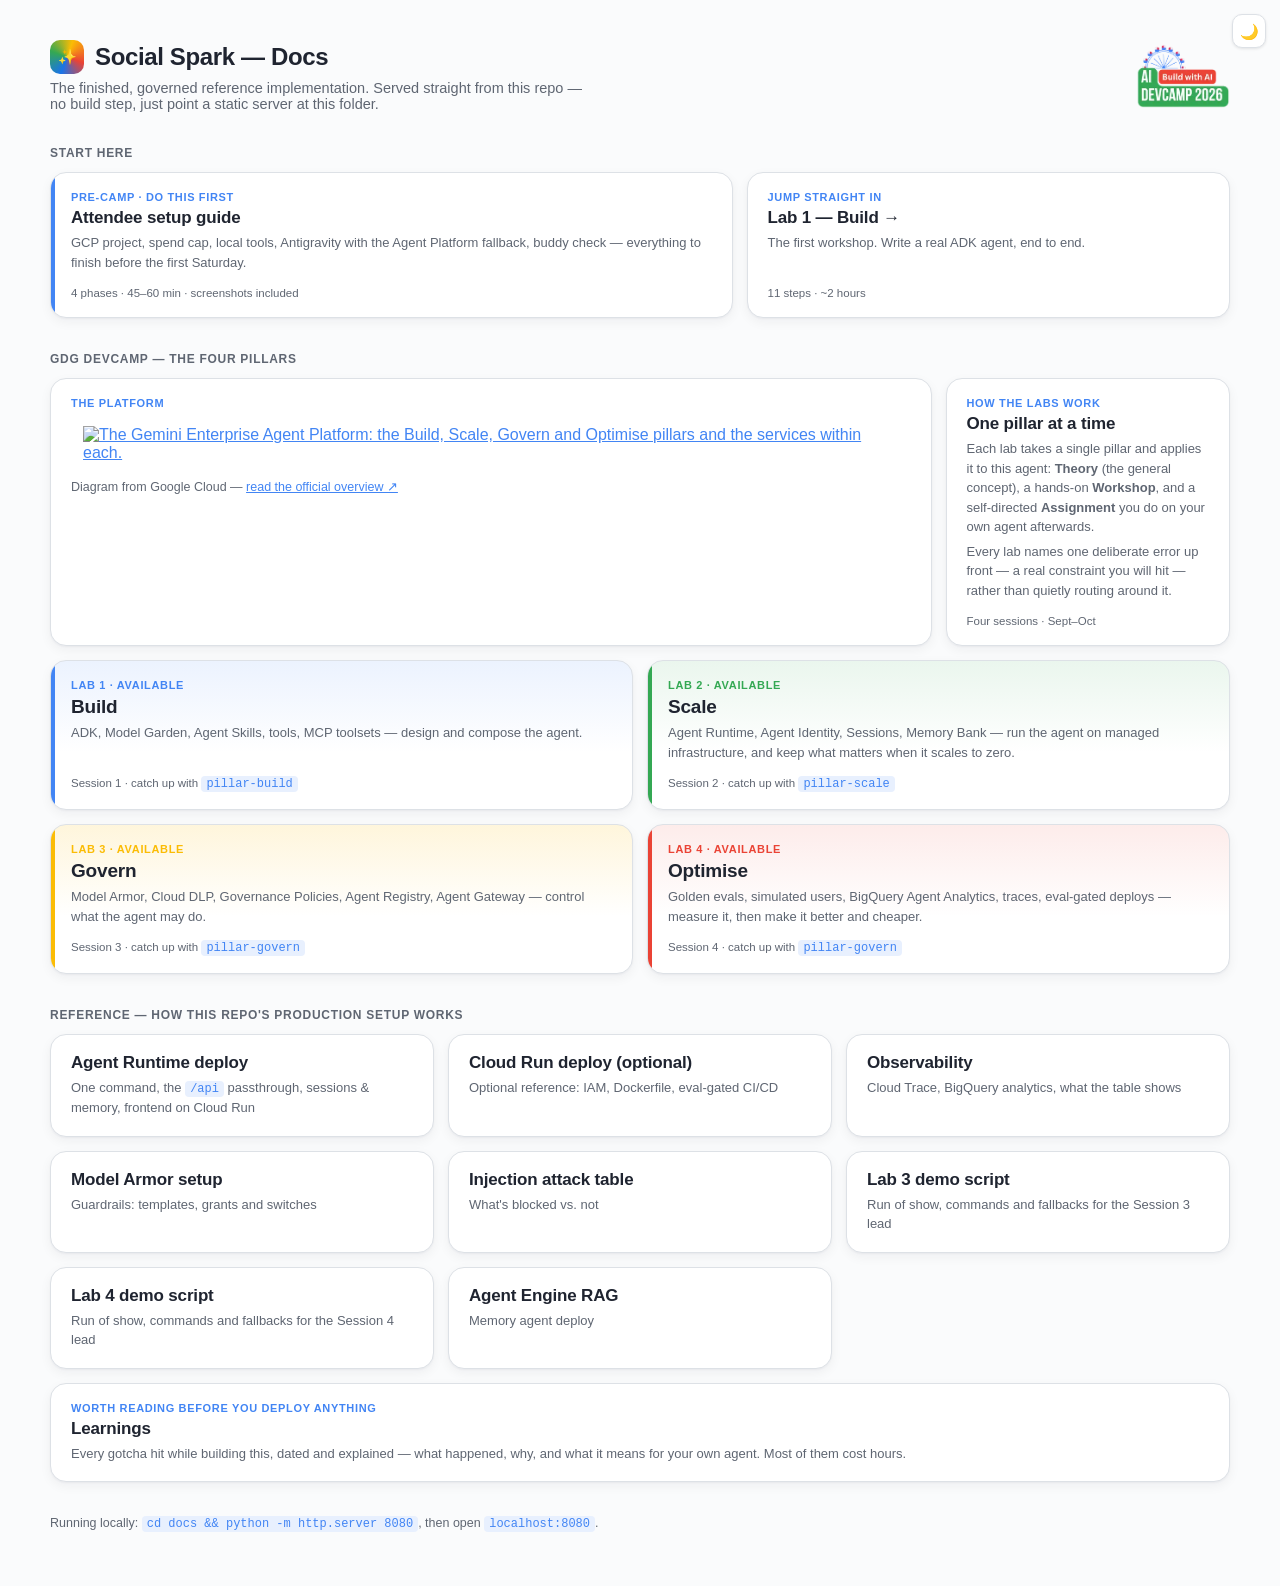
==== commit c36f3609: "Lab 4 (Optimise): App + BigQuery Agent Analytics, simulated users, eval hardening - agent.py: wrap r" ====
--- a/docs/index.html
+++ b/docs/index.html
@@ -242,12 +242,12 @@
       <div class="desc">Model Armor, Cloud DLP, Governance Policies, Agent Registry, Agent Gateway — control what the agent may do.</div>
       <div class="meta">Session 3 · catch up with <code>pillar-govern</code></div>
     </a>
-    <div class="tile span-6 pillar p-optimise locked">
-      <div class="kicker">Lab 4 <span class="badge">after Session 4</span></div>
+    <a class="tile span-6 pillar p-optimise" href="lab-4-optimize.html">
+      <div class="kicker">Lab 4 · available</div>
       <div class="title">Optimise</div>
-      <div class="desc">Golden evals, BigQuery Agent Analytics, traces, eval-gated deploys — measure it, then make it better and cheaper.</div>
-      <div class="meta">Session 4 · 15 &amp; 17 Oct</div>
-    </div>
+      <div class="desc">Golden evals, simulated users, BigQuery Agent Analytics, traces, eval-gated deploys — measure it, then make it better and cheaper.</div>
+      <div class="meta">Session 4 · catch up with <code>pillar-govern</code></div>
+    </a>
   </div>
 
   <h2 class="section">Reference — how this repo's production setup works</h2>
@@ -262,7 +262,7 @@
     </a>
     <a class="tile span-4" href="doc-viewer.html?src=observability.md">
       <div class="title">Observability</div>
-      <div class="desc">Cloud Trace, BigQuery analytics</div>
+      <div class="desc">Cloud Trace, BigQuery analytics, what the table shows</div>
     </a>
     <a class="tile span-4" href="doc-viewer.html?src=model-armor-setup.md">
       <div class="title">Model Armor setup</div>
@@ -275,6 +275,10 @@
     <a class="tile span-4" href="doc-viewer.html?src=lab-3-demo-script.md">
       <div class="title">Lab 3 demo script</div>
       <div class="desc">Run of show, commands and fallbacks for the Session 3 lead</div>
+    </a>
+    <a class="tile span-4" href="doc-viewer.html?src=lab-4-demo-script.md">
+      <div class="title">Lab 4 demo script</div>
+      <div class="desc">Run of show, commands and fallbacks for the Session 4 lead</div>
     </a>
     <a class="tile span-4" href="doc-viewer.html?src=agent-engine-rag-setup.md">
       <div class="title">Agent Engine RAG</div>
